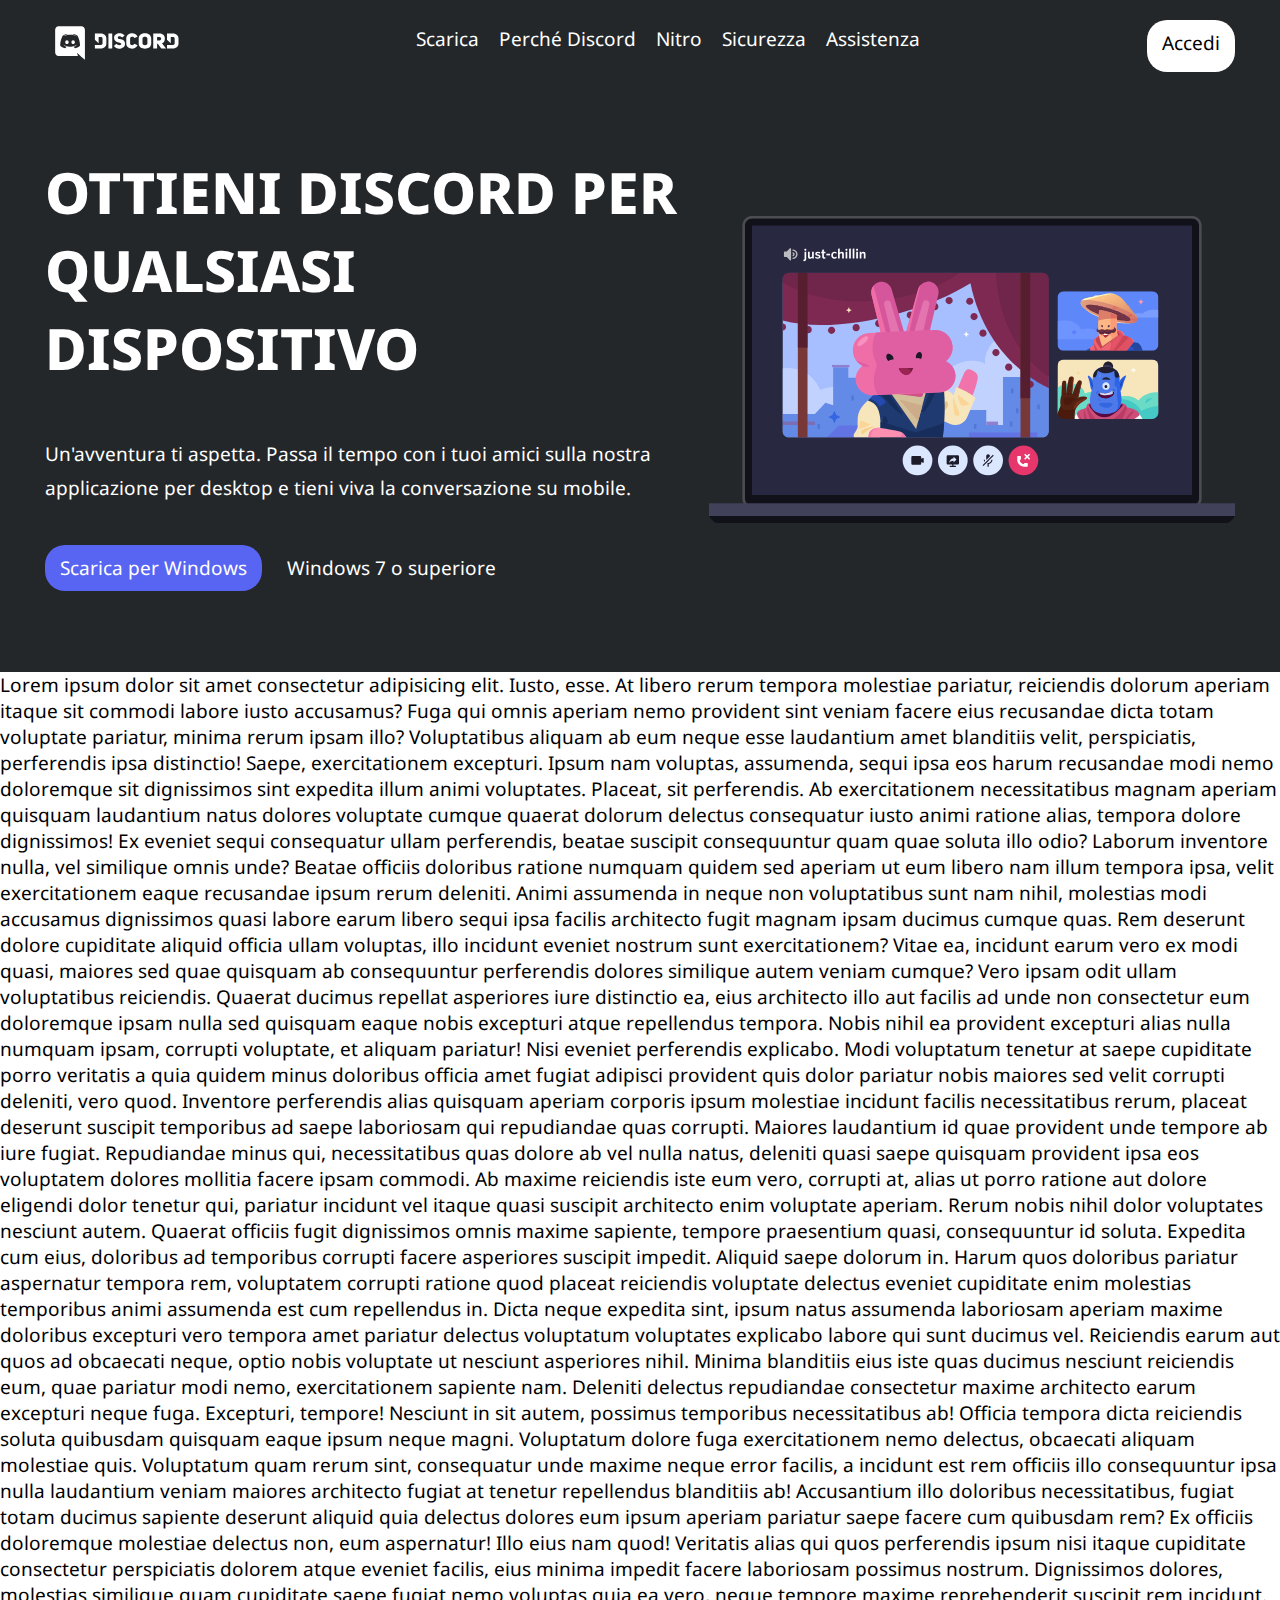
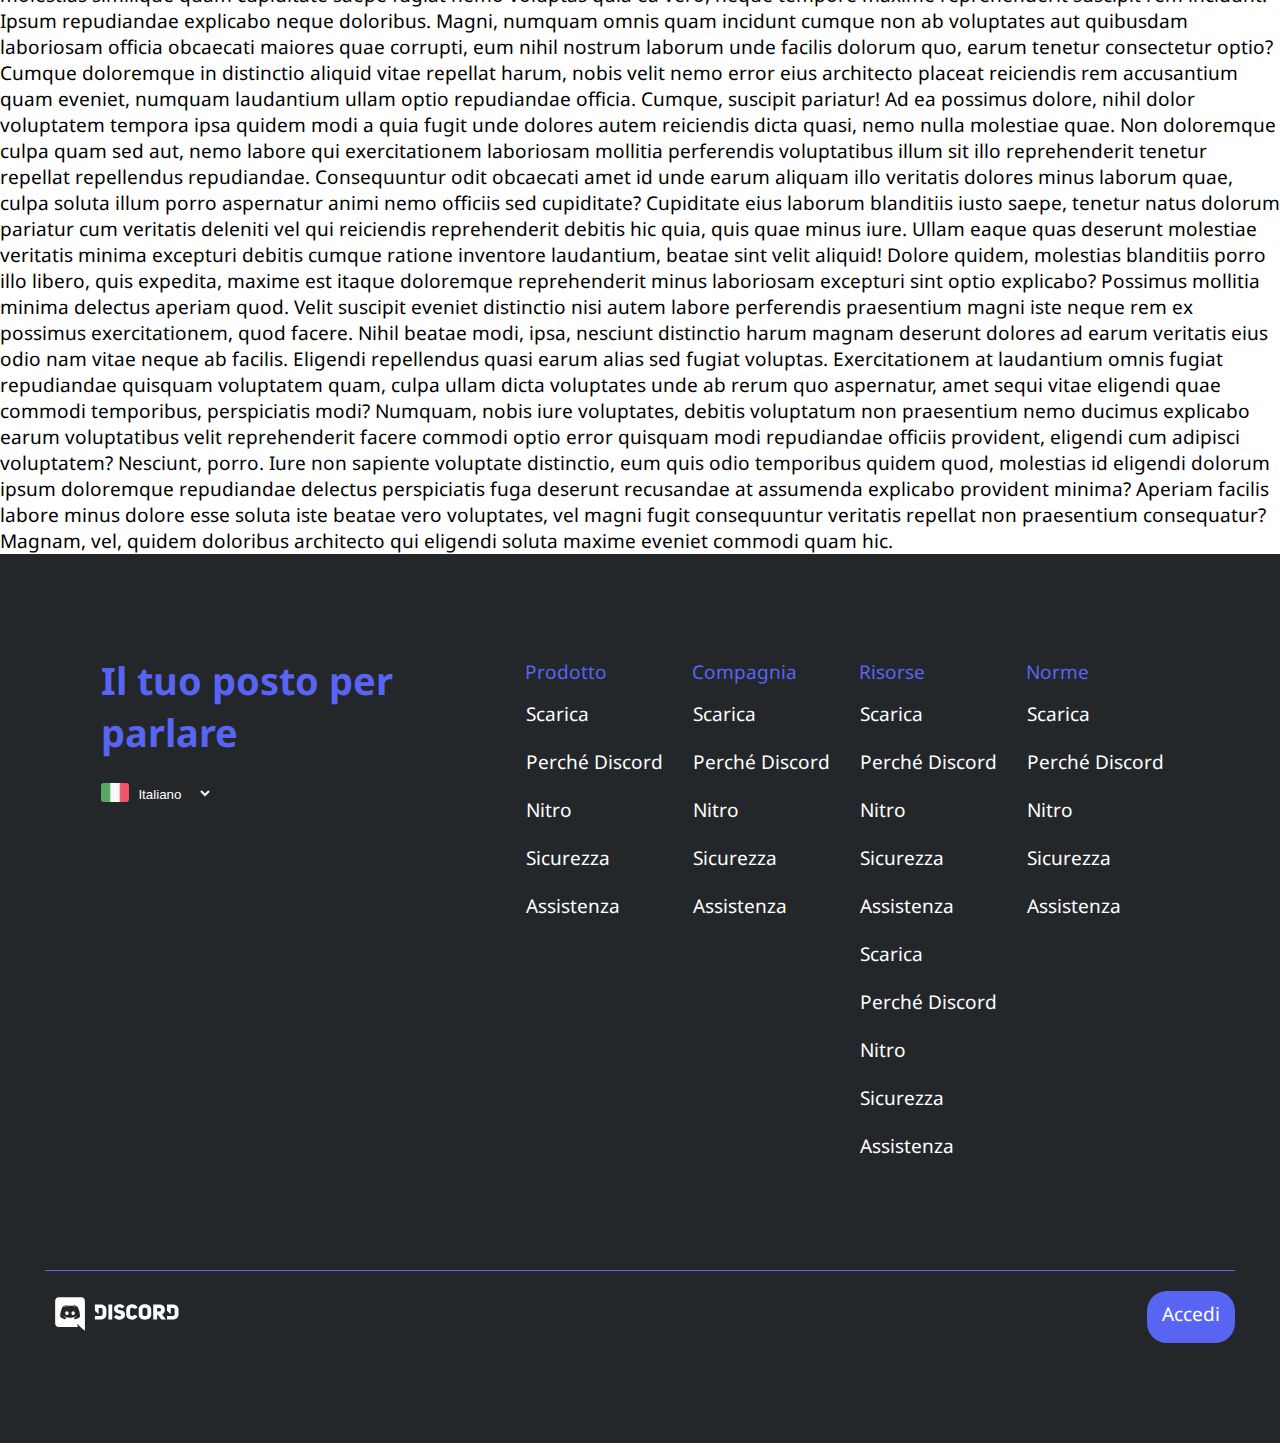
==== pages/download.html @ d63b80d5 "completed header in download page" ====
<!DOCTYPE html>
<html lang="en">
<head>
    <meta charset="UTF-8">
    <meta name="viewport" content="width=device-width, initial-scale=1.0">
    <link rel="preconnect" href="https://fonts.googleapis.com">
    <link rel="preconnect" href="https://fonts.gstatic.com" crossorigin>
    <link rel="stylesheet" href="https://cdnjs.cloudflare.com/ajax/libs/font-awesome/6.4.2/css/all.min.css" integrity="sha512-z3gLpd7yknf1YoNbCzqRKc4qyor8gaKU1qmn+CShxbuBusANI9QpRohGBreCFkKxLhei6S9CQXFEbbKuqLg0DA==" crossorigin="anonymous" referrerpolicy="no-referrer" />
    <link href="https://fonts.googleapis.com/css2?family=Noto+Sans:wght@400;500;600;700;800;900&display=swap" rel="stylesheet">
    <link rel="stylesheet" href="../css/style.css">
    <title>Discord - Download</title>
</head>

<body id="download">
    <header>
        <nav class="container d-flex f-between" id="nav">
            <a href="../index.html"><img src="../img/logo.svg" alt="Logo Discord"></a>
            <ul class="d-flex f-between">
                <li><a href="download.html">Scarica</a></li>
                <li><a href="">Perché Discord</a></li>
                <li><a href="">Nitro</a></li>
                <li><a href="">Sicurezza</a></li>
                <li><a href="">Assistenza</a></li>
            </ul>
            <a href="login.html" class="button white-btn">Accedi</a>
        </nav>

        <div id="hero">
            <div class="container d-flex f-center-between">
                <div class="left-header">
                    <h1>
                        OTTIENI DISCORD PER QUALSIASI DISPOSITIVO                </h1>
                    <p>
                        Un'avventura ti aspetta. Passa il tempo con i tuoi amici sulla nostra applicazione per desktop e tieni viva la conversazione su mobile.                </p>
                    <a href="https://www.youtube.com/watch?v=PDz2FfUq6Ps" class="button accessory-btn"><i class="fa-solid fa-arrow-down"></i> Scarica per Windows</a>
                    <span>Windows 7 o superiore</span>
                </div>
                <div class="right-header">
                    <img src="../img/download/item-header.svg" alt="immagine titolo">
                </div>            
            </div>
        </div>
    </header>

    <main>
        Lorem ipsum dolor sit amet consectetur adipisicing elit. Iusto, esse. At libero rerum tempora molestiae pariatur, reiciendis dolorum aperiam itaque sit commodi labore iusto accusamus? Fuga qui omnis aperiam nemo provident sint veniam facere eius recusandae dicta totam voluptate pariatur, minima rerum ipsam illo? Voluptatibus aliquam ab eum neque esse laudantium amet blanditiis velit, perspiciatis, perferendis ipsa distinctio! Saepe, exercitationem excepturi. Ipsum nam voluptas, assumenda, sequi ipsa eos harum recusandae modi nemo doloremque sit dignissimos sint expedita illum animi voluptates. Placeat, sit perferendis. Ab exercitationem necessitatibus magnam aperiam quisquam laudantium natus dolores voluptate cumque quaerat dolorum delectus consequatur iusto animi ratione alias, tempora dolore dignissimos! Ex eveniet sequi consequatur ullam perferendis, beatae suscipit consequuntur quam quae soluta illo odio? Laborum inventore nulla, vel similique omnis unde? Beatae officiis doloribus ratione numquam quidem sed aperiam ut eum libero nam illum tempora ipsa, velit exercitationem eaque recusandae ipsum rerum deleniti. Animi assumenda in neque non voluptatibus sunt nam nihil, molestias modi accusamus dignissimos quasi labore earum libero sequi ipsa facilis architecto fugit magnam ipsam ducimus cumque quas. Rem deserunt dolore cupiditate aliquid officia ullam voluptas, illo incidunt eveniet nostrum sunt exercitationem? Vitae ea, incidunt earum vero ex modi quasi, maiores sed quae quisquam ab consequuntur perferendis dolores similique autem veniam cumque? Vero ipsam odit ullam voluptatibus reiciendis. Quaerat ducimus repellat asperiores iure distinctio ea, eius architecto illo aut facilis ad unde non consectetur eum doloremque ipsam nulla sed quisquam eaque nobis excepturi atque repellendus tempora. Nobis nihil ea provident excepturi alias nulla numquam ipsam, corrupti voluptate, et aliquam pariatur! Nisi eveniet perferendis explicabo. Modi voluptatum tenetur at saepe cupiditate porro veritatis a quia quidem minus doloribus officia amet fugiat adipisci provident quis dolor pariatur nobis maiores sed velit corrupti deleniti, vero quod. Inventore perferendis alias quisquam aperiam corporis ipsum molestiae incidunt facilis necessitatibus rerum, placeat deserunt suscipit temporibus ad saepe laboriosam qui repudiandae quas corrupti. Maiores laudantium id quae provident unde tempore ab iure fugiat. Repudiandae minus qui, necessitatibus quas dolore ab vel nulla natus, deleniti quasi saepe quisquam provident ipsa eos voluptatem dolores mollitia facere ipsam commodi. Ab maxime reiciendis iste eum vero, corrupti at, alias ut porro ratione aut dolore eligendi dolor tenetur qui, pariatur incidunt vel itaque quasi suscipit architecto enim voluptate aperiam. Rerum nobis nihil dolor voluptates nesciunt autem. Quaerat officiis fugit dignissimos omnis maxime sapiente, tempore praesentium quasi, consequuntur id soluta. Expedita cum eius, doloribus ad temporibus corrupti facere asperiores suscipit impedit. Aliquid saepe dolorum in. Harum quos doloribus pariatur aspernatur tempora rem, voluptatem corrupti ratione quod placeat reiciendis voluptate delectus eveniet cupiditate enim molestias temporibus animi assumenda est cum repellendus in. Dicta neque expedita sint, ipsum natus assumenda laboriosam aperiam maxime doloribus excepturi vero tempora amet pariatur delectus voluptatum voluptates explicabo labore qui sunt ducimus vel. Reiciendis earum aut quos ad obcaecati neque, optio nobis voluptate ut nesciunt asperiores nihil. Minima blanditiis eius iste quas ducimus nesciunt reiciendis eum, quae pariatur modi nemo, exercitationem sapiente nam. Deleniti delectus repudiandae consectetur maxime architecto earum excepturi neque fuga. Excepturi, tempore! Nesciunt in sit autem, possimus temporibus necessitatibus ab! Officia tempora dicta reiciendis soluta quibusdam quisquam eaque ipsum neque magni. Voluptatum dolore fuga exercitationem nemo delectus, obcaecati aliquam molestiae quis. Voluptatum quam rerum sint, consequatur unde maxime neque error facilis, a incidunt est rem officiis illo consequuntur ipsa nulla laudantium veniam maiores architecto fugiat at tenetur repellendus blanditiis ab! Accusantium illo doloribus necessitatibus, fugiat totam ducimus sapiente deserunt aliquid quia delectus dolores eum ipsum aperiam pariatur saepe facere cum quibusdam rem? Ex officiis doloremque molestiae delectus non, eum aspernatur! Illo eius nam quod! Veritatis alias qui quos perferendis ipsum nisi itaque cupiditate consectetur perspiciatis dolorem atque eveniet facilis, eius minima impedit facere laboriosam possimus nostrum. Dignissimos dolores, molestias similique quam cupiditate saepe fugiat nemo voluptas quia ea vero, neque tempore maxime reprehenderit suscipit rem incidunt. Ipsum repudiandae explicabo neque doloribus. Magni, numquam omnis quam incidunt cumque non ab voluptates aut quibusdam laboriosam officia obcaecati maiores quae corrupti, eum nihil nostrum laborum unde facilis dolorum quo, earum tenetur consectetur optio? Cumque doloremque in distinctio aliquid vitae repellat harum, nobis velit nemo error eius architecto placeat reiciendis rem accusantium quam eveniet, numquam laudantium ullam optio repudiandae officia. Cumque, suscipit pariatur! Ad ea possimus dolore, nihil dolor voluptatem tempora ipsa quidem modi a quia fugit unde dolores autem reiciendis dicta quasi, nemo nulla molestiae quae. Non doloremque culpa quam sed aut, nemo labore qui exercitationem laboriosam mollitia perferendis voluptatibus illum sit illo reprehenderit tenetur repellat repellendus repudiandae. Consequuntur odit obcaecati amet id unde earum aliquam illo veritatis dolores minus laborum quae, culpa soluta illum porro aspernatur animi nemo officiis sed cupiditate? Cupiditate eius laborum blanditiis iusto saepe, tenetur natus dolorum pariatur cum veritatis deleniti vel qui reiciendis reprehenderit debitis hic quia, quis quae minus iure. Ullam eaque quas deserunt molestiae veritatis minima excepturi debitis cumque ratione inventore laudantium, beatae sint velit aliquid! Dolore quidem, molestias blanditiis porro illo libero, quis expedita, maxime est itaque doloremque reprehenderit minus laboriosam excepturi sint optio explicabo? Possimus mollitia minima delectus aperiam quod. Velit suscipit eveniet distinctio nisi autem labore perferendis praesentium magni iste neque rem ex possimus exercitationem, quod facere. Nihil beatae modi, ipsa, nesciunt distinctio harum magnam deserunt dolores ad earum veritatis eius odio nam vitae neque ab facilis. Eligendi repellendus quasi earum alias sed fugiat voluptas. Exercitationem at laudantium omnis fugiat repudiandae quisquam voluptatem quam, culpa ullam dicta voluptates unde ab rerum quo aspernatur, amet sequi vitae eligendi quae commodi temporibus, perspiciatis modi? Numquam, nobis iure voluptates, debitis voluptatum non praesentium nemo ducimus explicabo earum voluptatibus velit reprehenderit facere commodi optio error quisquam modi repudiandae officiis provident, eligendi cum adipisci voluptatem? Nesciunt, porro. Iure non sapiente voluptate distinctio, eum quis odio temporibus quidem quod, molestias id eligendi dolorum ipsum doloremque repudiandae delectus perspiciatis fuga deserunt recusandae at assumenda explicabo provident minima? Aperiam facilis labore minus dolore esse soluta iste beatae vero voluptates, vel magni fugit consequuntur veritatis repellat non praesentium consequatur? Magnam, vel, quidem doloribus architecto qui eligendi soluta maxime eveniet commodi quam hic.
    </main>

    <footer>
        <div class="container">
            <div class="foot-top d-flex f-start">
                <div class="f-start">
                    <h3 class="accessory-color">Il tuo posto per parlare</h3>
                    <img src="../img/ita.png" alt="Bandiera italiana" class="language">
                    <select name="languages" class="language">
                        <option value="ita"><span>Italiano <i class="fa-solid fa-chevron-down"></i></span></option>
                        <option value="eng"><span>English <i class="fa-solid fa-chevron-down"></i></span></option>
                        <option value="esp"><span>Espanol <i class="fa-solid fa-chevron-down"></i></span></option>
                        <option value="fra"><span>Francaise <i class="fa-solid fa-chevron-down"></i></span></option>
                        <option value="deu"><span>Deutsch <i class="fa-solid fa-chevron-down"></i></span></option>

                    </select>
                    <aside>
                        <a href="https://twitter.com/discord"><i class="fa-brands fa-twitter"></i></a> 
                        <a href="https://www.instagram.com/discord/"><i class="fa-brands fa-instagram"></i></a> 
                        <a href="https://www.facebook.com/discord/"><i class="fa-brands fa-square-facebook"></i></a> 
                        <a href="https://www.youtube.com/discord"><i class="fa-brands fa-youtube"></i></a>
                    </aside>
                </div>
                <div class="d-flex f-start">
                    <ul>
                        <li class="accessory-color"><h5>Prodotto</h5></li>
                        <li><a href="download.html">Scarica</a></li>
                        <li><a href="">Perché Discord</a></li>
                        <li><a href="">Nitro</a></li>
                        <li><a href="">Sicurezza</a></li>
                        <li><a href="">Assistenza</a></li>
                    </ul>
                    <ul>
                        <li class="accessory-color"><h5>Compagnia</h5></li>
                        <li><a href="download.html">Scarica</a></li>
                        <li><a href="">Perché Discord</a></li>
                        <li><a href="">Nitro</a></li>
                        <li><a href="">Sicurezza</a></li>
                        <li><a href="">Assistenza</a></li>
                    </ul>
                    <ul>
                        <li class="accessory-color"><h5>Risorse</h5></li>
                        <li><a href="download.html">Scarica</a></li>
                        <li><a href="">Perché Discord</a></li>
                        <li><a href="">Nitro</a></li>
                        <li><a href="">Sicurezza</a></li>
                        <li><a href="">Assistenza</a></li>
                        <li><a href="download.html">Scarica</a></li>
                        <li><a href="">Perché Discord</a></li>
                        <li><a href="">Nitro</a></li>
                        <li><a href="">Sicurezza</a></li>
                        <li><a href="">Assistenza</a></li>
                    </ul>
                    <ul>
                        <li class="accessory-color"><h5>Norme</h5></li>
                        <li><a href="download.html">Scarica</a></li>
                        <li><a href="">Perché Discord</a></li>
                        <li><a href="">Nitro</a></li>
                        <li><a href="">Sicurezza</a></li>
                        <li><a href="">Assistenza</a></li>
                    </ul>
                </div>
            </div>

            <div class="d-flex f-between foot-bot">
                <a href="../index.html"><img src="../img/logo.svg" alt="Logo Discord"></a>
                <a href="login.html" class="button accessory-btn">Accedi</a>
            </div>
        </div>
    </footer>
</body>

</html>
---- css/style.css ----
/* general */

:root {
    --color-primary: #23272a;
    --color-secondary: #ffffff;
    --color-section-bg: #f6f6f6;
    --color-header-bg: #255ee9;
    --color-accesory: #5865f2;
    --color-dark-button-hover: #313338;
    --color-accessory-button-hover: #7983f5;
    --color-bg-login: #313338;
    --color-text-login: #f2f3f5;

}

*{
    margin: 0;
    padding: 0;
    box-sizing: border-box;
}

body{
    background-color: var(--color-secondary);
    font-family: 'Noto Sans', sans-serif;
    font-size: 19px;
}

.container{
    max-width: 1200px;
    margin: 0 auto;
    padding: 0 5px;
}

ul{
    list-style: none;
}

a{
    color: #ffffff;
    text-decoration: none;
    display: block;
    padding: 6px 10px;
}

.accessory-color{
    color: var(--color-accesory);
}

/* buttons */

.button{
    border-radius: 20px;
    padding: 10px 15px;
}

.white-btn{
    background-color: #ffffff;
    color: #000000;
}

.black-btn{
    margin-top: 20px;
    margin-left: 10px;
    background-color: var(--color-primary);
    color: #ffffff;
}

.accessory-btn{
    background-color: var(--color-accesory);
    color: #ffffff;
}

.button:hover{
    box-shadow: 1px 3px 10px #5e5e5e;
    text-decoration: none
}

.white-btn:hover{
    color: var(--color-accesory);
}

.black-btn:hover{
    background-color: var(--color-dark-button-hover);
}

.accessory-btn:hover{
    background-color: var(--color-accessory-button-hover);
}

/* flex utility */

.d-flex{
    display: flex;
    flex-flow: row wrap;    
}

.f-between{
    justify-content: space-between;   
}

.f-center{
    justify-content: center;  
    align-items: center;
    align-content: center;
}

.f-reverse{
    flex-direction: row-reverse;  
}

.f-center-between{
    align-items: center;
    align-content: center;
    justify-content: space-between;
}

p{
    line-height: 1.8em;
}

/* inizio main page */

/* header */

header{
    background-color: var(--color-header-bg);
    color: #ffffff;
    text-align: center;
}

#nav{
    padding-top: 20px;
}

#hero{
    background-image: url("../img/jumbo.png");
    background-size: cover;
    background-repeat: no-repeat;
}

#hero .container{
    min-height: 600px;
    max-width: 800px;
}

h1{
    font-weight: 800;
    font-size: 3em;
    margin-bottom: 30px;
}

p + a{
    margin-top: 20px;
}

a:hover{
    text-decoration: underline;
}

/* main */

.even{
    background-color: var(--color-section-bg);
}

main section{
    padding: 100px;
}

main img{
    width: 100%;
}

.text-width{
    width: 40%;
}

.img-width{
    width: 60%;
}

main section div h2{
    margin-bottom: 20px;
    font-size: 3em;
}

main section div p{
    font-size: 1.2em;
}

.last-section{
    text-align: center;
}

.last-section h2{
    font-size: 2.8em;
}

.stars-title{
    padding: 60px;
    display: inline-block;
    background-image: url("../img/stars.svg");
    background-repeat: no-repeat;
    background-size: contain;
}

.last-section .container{
    flex-flow: column;
}

.wave{
    opacity: 0.03;
}

.wave img{
    display: block;
}

.reverse-wave{
    transform: rotate(180deg);
}

/* footer */

footer{
    background-color: var(--color-primary);
    color: #ffffff;
}

.foot-top{
    border-bottom: 1px solid var(--color-accesory);
    justify-content: space-around;
}

.foot-top div:first-child{
    width: 25%;
}

.f-start{
    align-items: flex-start;
    padding: 50px 0 ;
}

h3{
    font-size: 2em;
    margin-bottom: 20px;
}

.language{
    height: 1em;
    vertical-align: middle;
}

aside i{
    margin: 20px 25px 0 0;
    font-size: 1.4em;
}

.foot-top ul li{
    padding: 5px;
}

.foot-bot{
    padding-top: 20px;
    padding-bottom: 100px;
}

h5{
    font-size: 1em;
    padding-left: 9px;
    font-weight: 400;
}

aside a{
    display: inline-block;
    padding: 10px 0;
}

select{
    background-color: var(--color-primary);
    color: #ffffff;
    border: transparent;
}

/* fine main page */

/* inizio login page */

#login a{
    padding: 0;
}

#login{
    background-image: url("../img/login/bg.png");
    background-size: cover;
    height: 100vh;
    color: var(--color-text-login);
    font-size: 16px;
}

#login .container{
    max-width: 800px;
    background-color: var(--color-bg-login);
    padding: 30px;
    border-radius: 5px;
}

#login .form-container{
    justify-content: space-evenly;
    flex-wrap: nowrap;
}

#login .left-form{
    width: 60%;
}

#login .right-form{
    width: 40%;
    text-align: center;
    margin-left: 70px;
}

#login .title-container{
    text-align: center;
    padding-bottom: 20px;
}

#login h1{
    font-size: 1.3em;
    padding: 20px 0 10px 0;
}

#login label{
    font-size: 0.7em;
}

#login label::after{
    content: " *";
    color: red;
}

#login #email{
    margin: 5px 0 20px 0;
}

#login #password{
    margin: 5px 0 5px 0;
}

#login #submit{
    margin: 20px 0 5px 0;
}

#login input{
    color: #ffffff;
    width: 100%;
    min-height: 3em;
    border: transparent;
    border-radius: 2px;
}

#login #email, #password{
    background-color: var(--color-primary);
    color: #ffffff;
    width: 100%;
    min-height: 3em;
    border: transparent;
}

.blue-link{
    display: inline-block;
    color: var(--color-accesory);
}

#login .right-form img{
    padding-bottom: 40px;
}

#login h2{
    padding-bottom: 10px;
}

/* fine login page */

/* inizio download page */

#download header{
    background-color: var(--color-primary);
}

#download #hero{
    background-image: none;
}

#download #hero .container{
    max-width: 1200px;
}

#download #hero .d-flex{
    flex-wrap: nowrap;
}

#download .accessory-btn{
    display: inline-block;
}

#download .left-header{
    text-align: left;
}

#download header p{
    padding: 20px 0;
}

#download header .accessory-btn{
    margin-right: 20px;
}

/* fine download page */
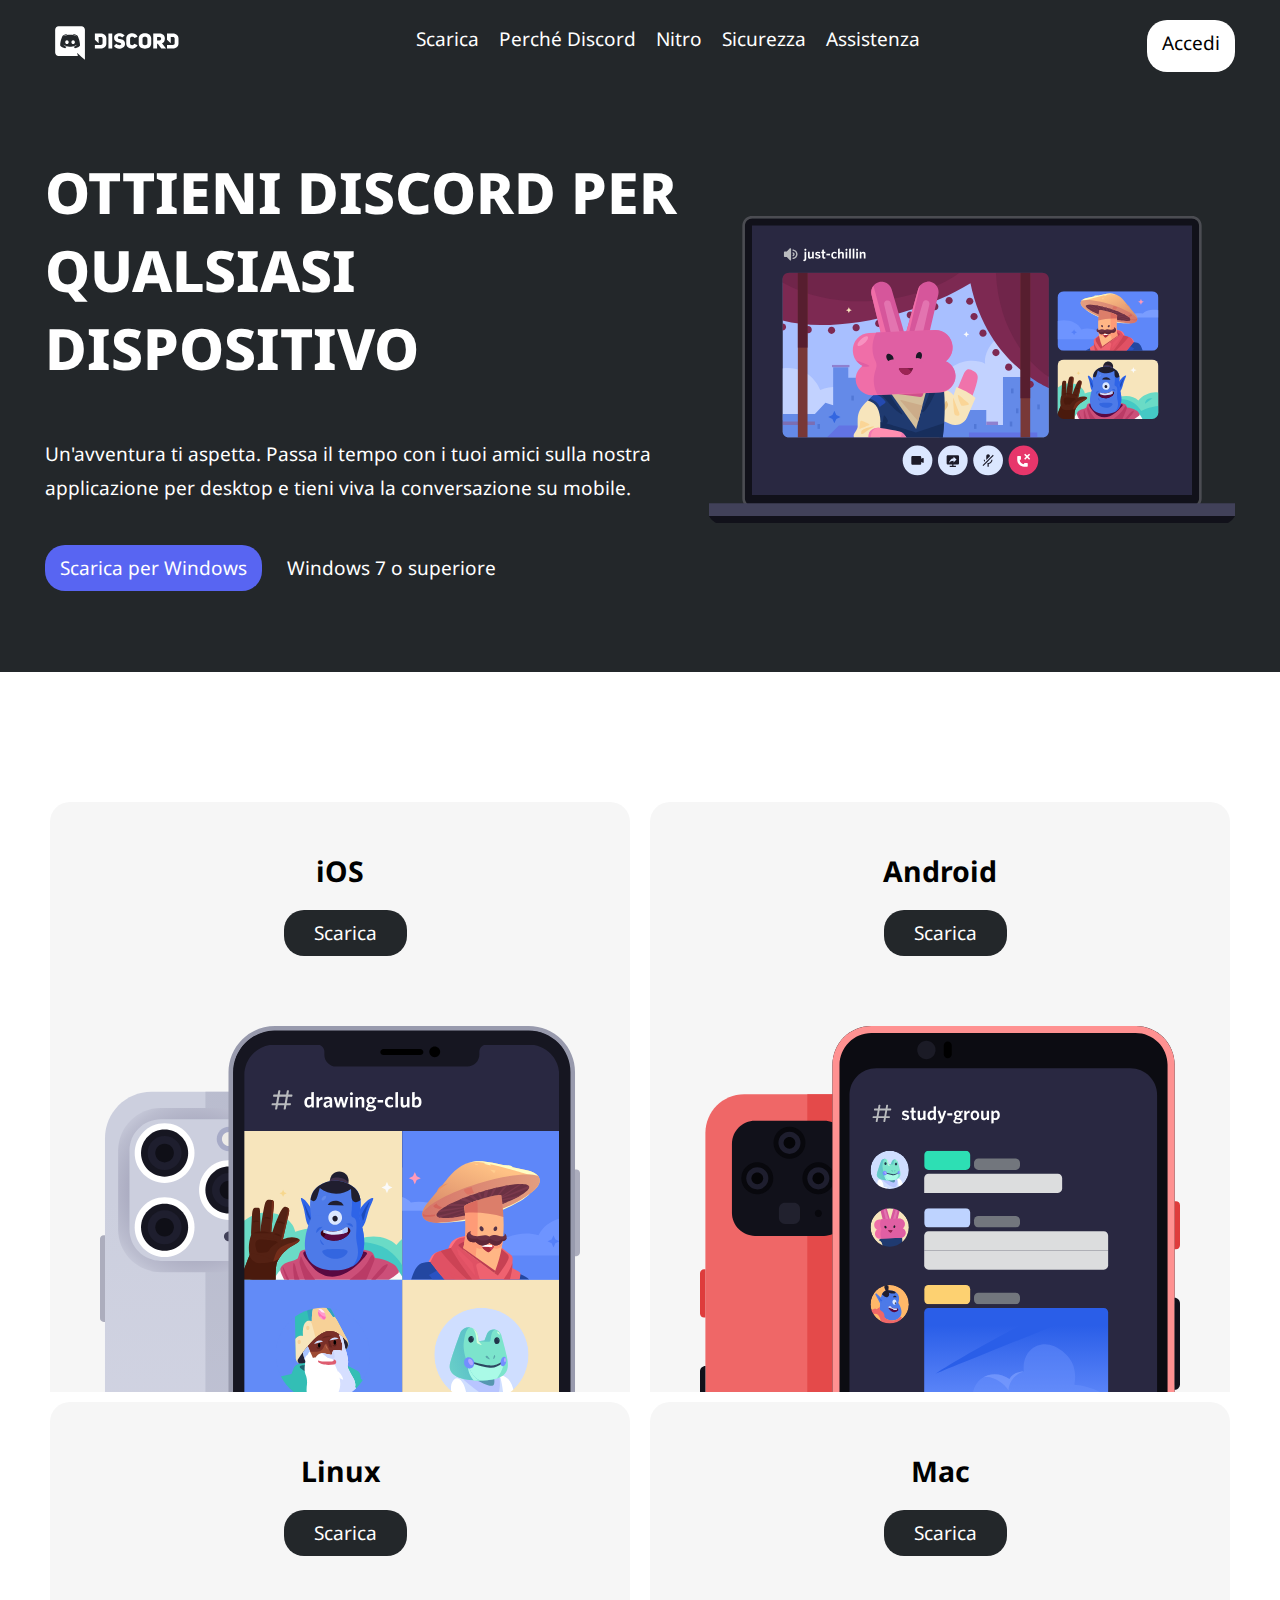
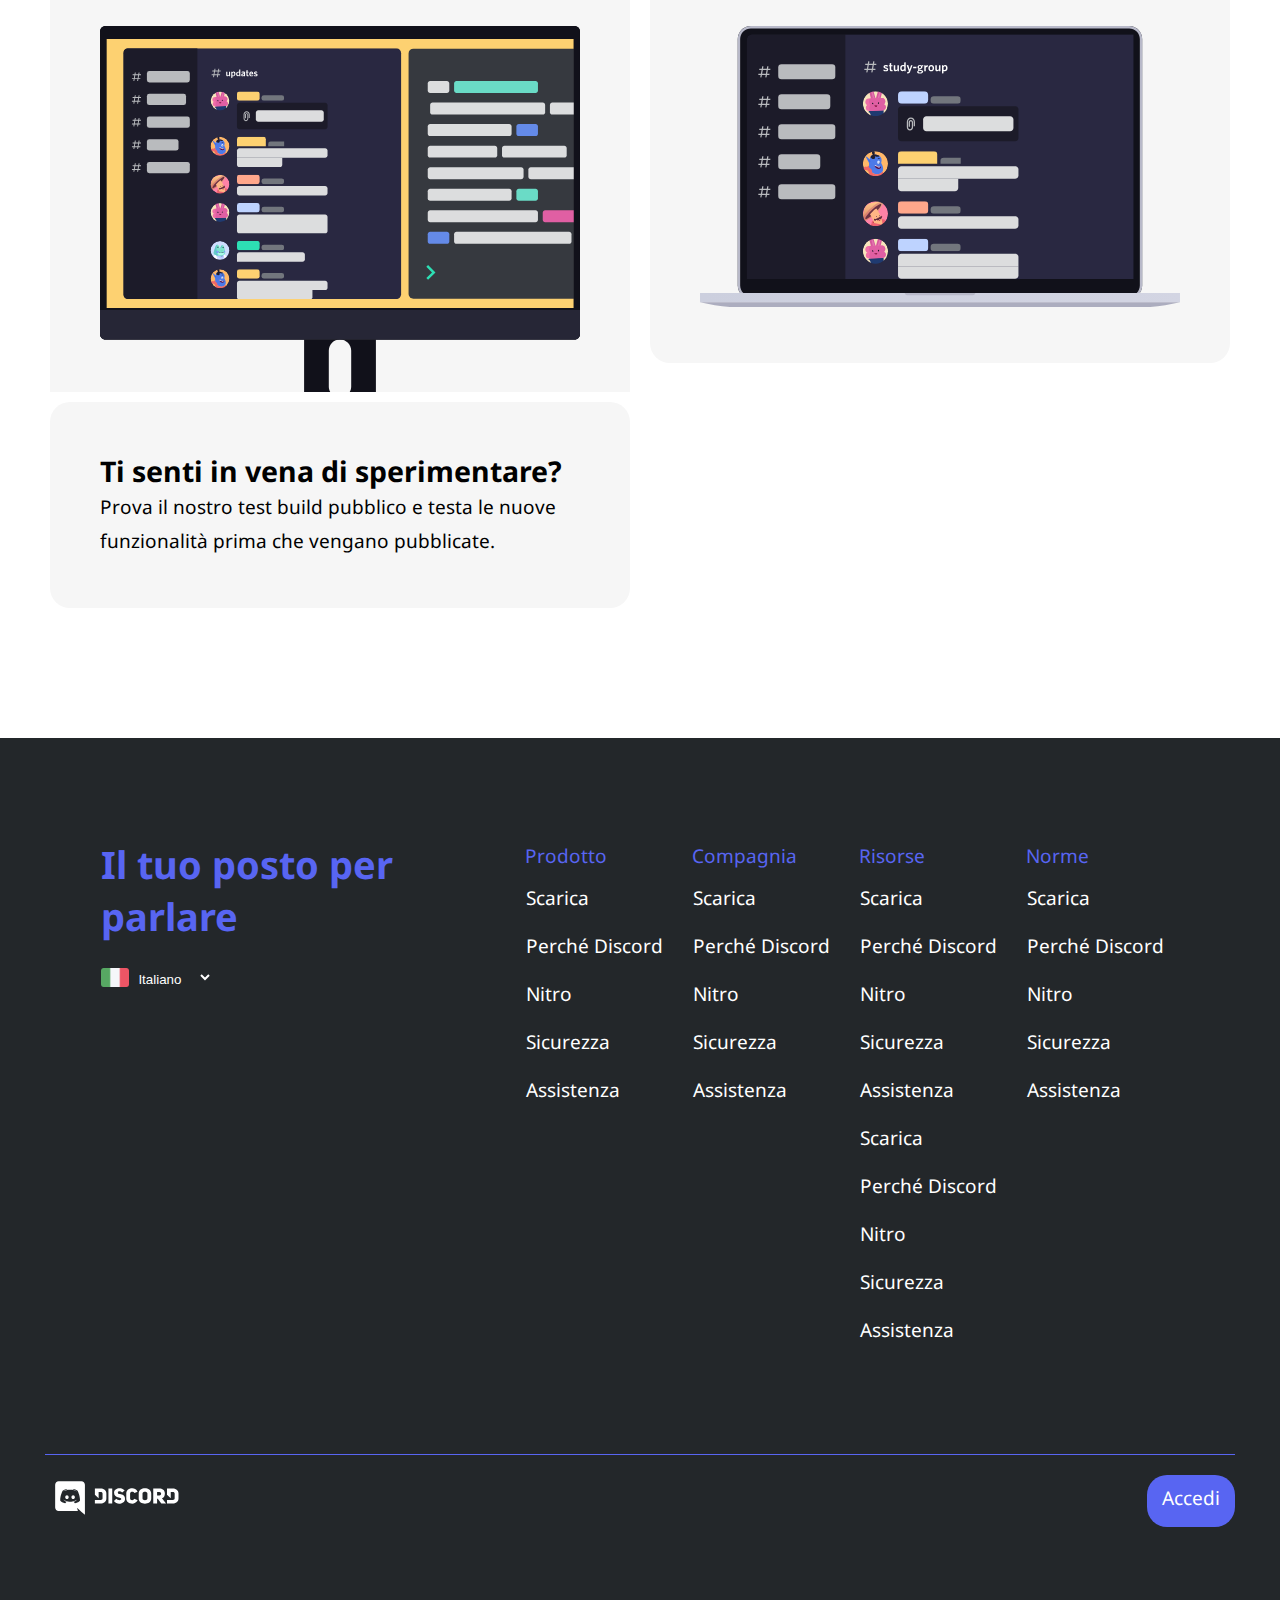
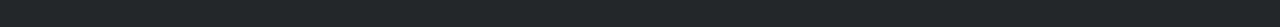
==== commit ed706cdd: "completed download page" ====
--- a/pages/download.html
+++ b/pages/download.html
@@ -43,7 +43,42 @@
     </header>
 
     <main>
-        Lorem ipsum dolor sit amet consectetur adipisicing elit. Iusto, esse. At libero rerum tempora molestiae pariatur, reiciendis dolorum aperiam itaque sit commodi labore iusto accusamus? Fuga qui omnis aperiam nemo provident sint veniam facere eius recusandae dicta totam voluptate pariatur, minima rerum ipsam illo? Voluptatibus aliquam ab eum neque esse laudantium amet blanditiis velit, perspiciatis, perferendis ipsa distinctio! Saepe, exercitationem excepturi. Ipsum nam voluptas, assumenda, sequi ipsa eos harum recusandae modi nemo doloremque sit dignissimos sint expedita illum animi voluptates. Placeat, sit perferendis. Ab exercitationem necessitatibus magnam aperiam quisquam laudantium natus dolores voluptate cumque quaerat dolorum delectus consequatur iusto animi ratione alias, tempora dolore dignissimos! Ex eveniet sequi consequatur ullam perferendis, beatae suscipit consequuntur quam quae soluta illo odio? Laborum inventore nulla, vel similique omnis unde? Beatae officiis doloribus ratione numquam quidem sed aperiam ut eum libero nam illum tempora ipsa, velit exercitationem eaque recusandae ipsum rerum deleniti. Animi assumenda in neque non voluptatibus sunt nam nihil, molestias modi accusamus dignissimos quasi labore earum libero sequi ipsa facilis architecto fugit magnam ipsam ducimus cumque quas. Rem deserunt dolore cupiditate aliquid officia ullam voluptas, illo incidunt eveniet nostrum sunt exercitationem? Vitae ea, incidunt earum vero ex modi quasi, maiores sed quae quisquam ab consequuntur perferendis dolores similique autem veniam cumque? Vero ipsam odit ullam voluptatibus reiciendis. Quaerat ducimus repellat asperiores iure distinctio ea, eius architecto illo aut facilis ad unde non consectetur eum doloremque ipsam nulla sed quisquam eaque nobis excepturi atque repellendus tempora. Nobis nihil ea provident excepturi alias nulla numquam ipsam, corrupti voluptate, et aliquam pariatur! Nisi eveniet perferendis explicabo. Modi voluptatum tenetur at saepe cupiditate porro veritatis a quia quidem minus doloribus officia amet fugiat adipisci provident quis dolor pariatur nobis maiores sed velit corrupti deleniti, vero quod. Inventore perferendis alias quisquam aperiam corporis ipsum molestiae incidunt facilis necessitatibus rerum, placeat deserunt suscipit temporibus ad saepe laboriosam qui repudiandae quas corrupti. Maiores laudantium id quae provident unde tempore ab iure fugiat. Repudiandae minus qui, necessitatibus quas dolore ab vel nulla natus, deleniti quasi saepe quisquam provident ipsa eos voluptatem dolores mollitia facere ipsam commodi. Ab maxime reiciendis iste eum vero, corrupti at, alias ut porro ratione aut dolore eligendi dolor tenetur qui, pariatur incidunt vel itaque quasi suscipit architecto enim voluptate aperiam. Rerum nobis nihil dolor voluptates nesciunt autem. Quaerat officiis fugit dignissimos omnis maxime sapiente, tempore praesentium quasi, consequuntur id soluta. Expedita cum eius, doloribus ad temporibus corrupti facere asperiores suscipit impedit. Aliquid saepe dolorum in. Harum quos doloribus pariatur aspernatur tempora rem, voluptatem corrupti ratione quod placeat reiciendis voluptate delectus eveniet cupiditate enim molestias temporibus animi assumenda est cum repellendus in. Dicta neque expedita sint, ipsum natus assumenda laboriosam aperiam maxime doloribus excepturi vero tempora amet pariatur delectus voluptatum voluptates explicabo labore qui sunt ducimus vel. Reiciendis earum aut quos ad obcaecati neque, optio nobis voluptate ut nesciunt asperiores nihil. Minima blanditiis eius iste quas ducimus nesciunt reiciendis eum, quae pariatur modi nemo, exercitationem sapiente nam. Deleniti delectus repudiandae consectetur maxime architecto earum excepturi neque fuga. Excepturi, tempore! Nesciunt in sit autem, possimus temporibus necessitatibus ab! Officia tempora dicta reiciendis soluta quibusdam quisquam eaque ipsum neque magni. Voluptatum dolore fuga exercitationem nemo delectus, obcaecati aliquam molestiae quis. Voluptatum quam rerum sint, consequatur unde maxime neque error facilis, a incidunt est rem officiis illo consequuntur ipsa nulla laudantium veniam maiores architecto fugiat at tenetur repellendus blanditiis ab! Accusantium illo doloribus necessitatibus, fugiat totam ducimus sapiente deserunt aliquid quia delectus dolores eum ipsum aperiam pariatur saepe facere cum quibusdam rem? Ex officiis doloremque molestiae delectus non, eum aspernatur! Illo eius nam quod! Veritatis alias qui quos perferendis ipsum nisi itaque cupiditate consectetur perspiciatis dolorem atque eveniet facilis, eius minima impedit facere laboriosam possimus nostrum. Dignissimos dolores, molestias similique quam cupiditate saepe fugiat nemo voluptas quia ea vero, neque tempore maxime reprehenderit suscipit rem incidunt. Ipsum repudiandae explicabo neque doloribus. Magni, numquam omnis quam incidunt cumque non ab voluptates aut quibusdam laboriosam officia obcaecati maiores quae corrupti, eum nihil nostrum laborum unde facilis dolorum quo, earum tenetur consectetur optio? Cumque doloremque in distinctio aliquid vitae repellat harum, nobis velit nemo error eius architecto placeat reiciendis rem accusantium quam eveniet, numquam laudantium ullam optio repudiandae officia. Cumque, suscipit pariatur! Ad ea possimus dolore, nihil dolor voluptatem tempora ipsa quidem modi a quia fugit unde dolores autem reiciendis dicta quasi, nemo nulla molestiae quae. Non doloremque culpa quam sed aut, nemo labore qui exercitationem laboriosam mollitia perferendis voluptatibus illum sit illo reprehenderit tenetur repellat repellendus repudiandae. Consequuntur odit obcaecati amet id unde earum aliquam illo veritatis dolores minus laborum quae, culpa soluta illum porro aspernatur animi nemo officiis sed cupiditate? Cupiditate eius laborum blanditiis iusto saepe, tenetur natus dolorum pariatur cum veritatis deleniti vel qui reiciendis reprehenderit debitis hic quia, quis quae minus iure. Ullam eaque quas deserunt molestiae veritatis minima excepturi debitis cumque ratione inventore laudantium, beatae sint velit aliquid! Dolore quidem, molestias blanditiis porro illo libero, quis expedita, maxime est itaque doloremque reprehenderit minus laboriosam excepturi sint optio explicabo? Possimus mollitia minima delectus aperiam quod. Velit suscipit eveniet distinctio nisi autem labore perferendis praesentium magni iste neque rem ex possimus exercitationem, quod facere. Nihil beatae modi, ipsa, nesciunt distinctio harum magnam deserunt dolores ad earum veritatis eius odio nam vitae neque ab facilis. Eligendi repellendus quasi earum alias sed fugiat voluptas. Exercitationem at laudantium omnis fugiat repudiandae quisquam voluptatem quam, culpa ullam dicta voluptates unde ab rerum quo aspernatur, amet sequi vitae eligendi quae commodi temporibus, perspiciatis modi? Numquam, nobis iure voluptates, debitis voluptatum non praesentium nemo ducimus explicabo earum voluptatibus velit reprehenderit facere commodi optio error quisquam modi repudiandae officiis provident, eligendi cum adipisci voluptatem? Nesciunt, porro. Iure non sapiente voluptate distinctio, eum quis odio temporibus quidem quod, molestias id eligendi dolorum ipsum doloremque repudiandae delectus perspiciatis fuga deserunt recusandae at assumenda explicabo provident minima? Aperiam facilis labore minus dolore esse soluta iste beatae vero voluptates, vel magni fugit consequuntur veritatis repellat non praesentium consequatur? Magnam, vel, quidem doloribus architecto qui eligendi soluta maxime eveniet commodi quam hic.
+        <div class="container">
+            <div class="box">
+                <div class="inside-box">
+                    <h2>iOS</h2>
+                    <a href="https://apps.apple.com/it/app/discord-parla-e-chatta/id985746746" class="button black-btn">Scarica</a>
+                    <img src="../img/download/ios-item.svg" alt="foto ios">
+                </div>
+            </div>
+            <div class="box">
+                <div class="inside-box">
+                    <h2>Linux</h2>
+                    <a href="https://www.youtube.com/watch?v=RUgGD5AfIgM" class="button black-btn">Scarica</a>
+                    <img src="../img/download/linux-item.svg" alt="linux pc">
+                </div>
+            </div>
+            <div class="box">
+                <div class="inside-box">
+                    <h2>Ti senti in vena di sperimentare?</h2>
+                    <p>Prova il nostro test build pubblico e testa le nuove funzionalità prima che vengano pubblicate.</p>
+                </div>
+            </div>
+            <div class="box">
+                <div class="inside-box">
+                    <h2>Android</h2>
+                    <a href="https://play.google.com/store/apps/details?id=com.discord&hl=it&gl=US" class="button black-btn">Scarica</a>
+                    <img src="../img/download/android-item.svg" alt="android foto">
+                </div>
+            </div>
+            <div class="box">
+                <div class="inside-box">
+                    <h2>Mac</h2>
+                    <a href="https://www.youtube.com/watch?v=PDz2FfUq6Ps" class="button black-btn">Scarica</a>
+                    <img src="../img/download/mac-item.svg" alt="mac foto">
+                </div>
+            </div>
+        </div>
     </main>
 
     <footer>
--- a/css/style.css
+++ b/css/style.css
@@ -91,21 +91,21 @@
 
 .d-flex{
     display: flex;
-    flex-flow: row wrap;    
+    flex-flow: row wrap;
 }
 
 .f-between{
-    justify-content: space-between;   
+    justify-content: space-between;
 }
 
 .f-center{
-    justify-content: center;  
+    justify-content: center;
     align-items: center;
     align-content: center;
 }
 
 .f-reverse{
-    flex-direction: row-reverse;  
+    flex-direction: row-reverse;
 }
 
 .f-center-between{
@@ -384,6 +384,8 @@
 
 /* inizio download page */
 
+/* header download */
+
 #download header{
     background-color: var(--color-primary);
 }
@@ -416,4 +418,44 @@
     margin-right: 20px;
 }
 
+/* main download */
+
+#download main{
+    max-height: 2000px;
+}
+
+#download main a{
+    display: inline-block;
+}
+
+#download .box{
+    width: 50%;
+    max-height: 600px;
+    overflow: hidden;
+    padding: 10px;
+}
+
+#download .inside-box{
+    background-color: var(--color-section-bg);
+    border-radius: 20px;
+    padding: 50px;
+    text-align: center;
+}
+
+#download main .container{
+    padding: 120px 0;
+    max-height: 2000px;
+    display: flex;
+    flex-flow: column wrap;
+}
+
+#download main .button{
+    padding: 10px 30px;
+    margin-bottom: 70px;
+}
+
+#download .container .box:nth-child(3) .inside-box{
+    text-align: start;
+}
+
 /* fine download page */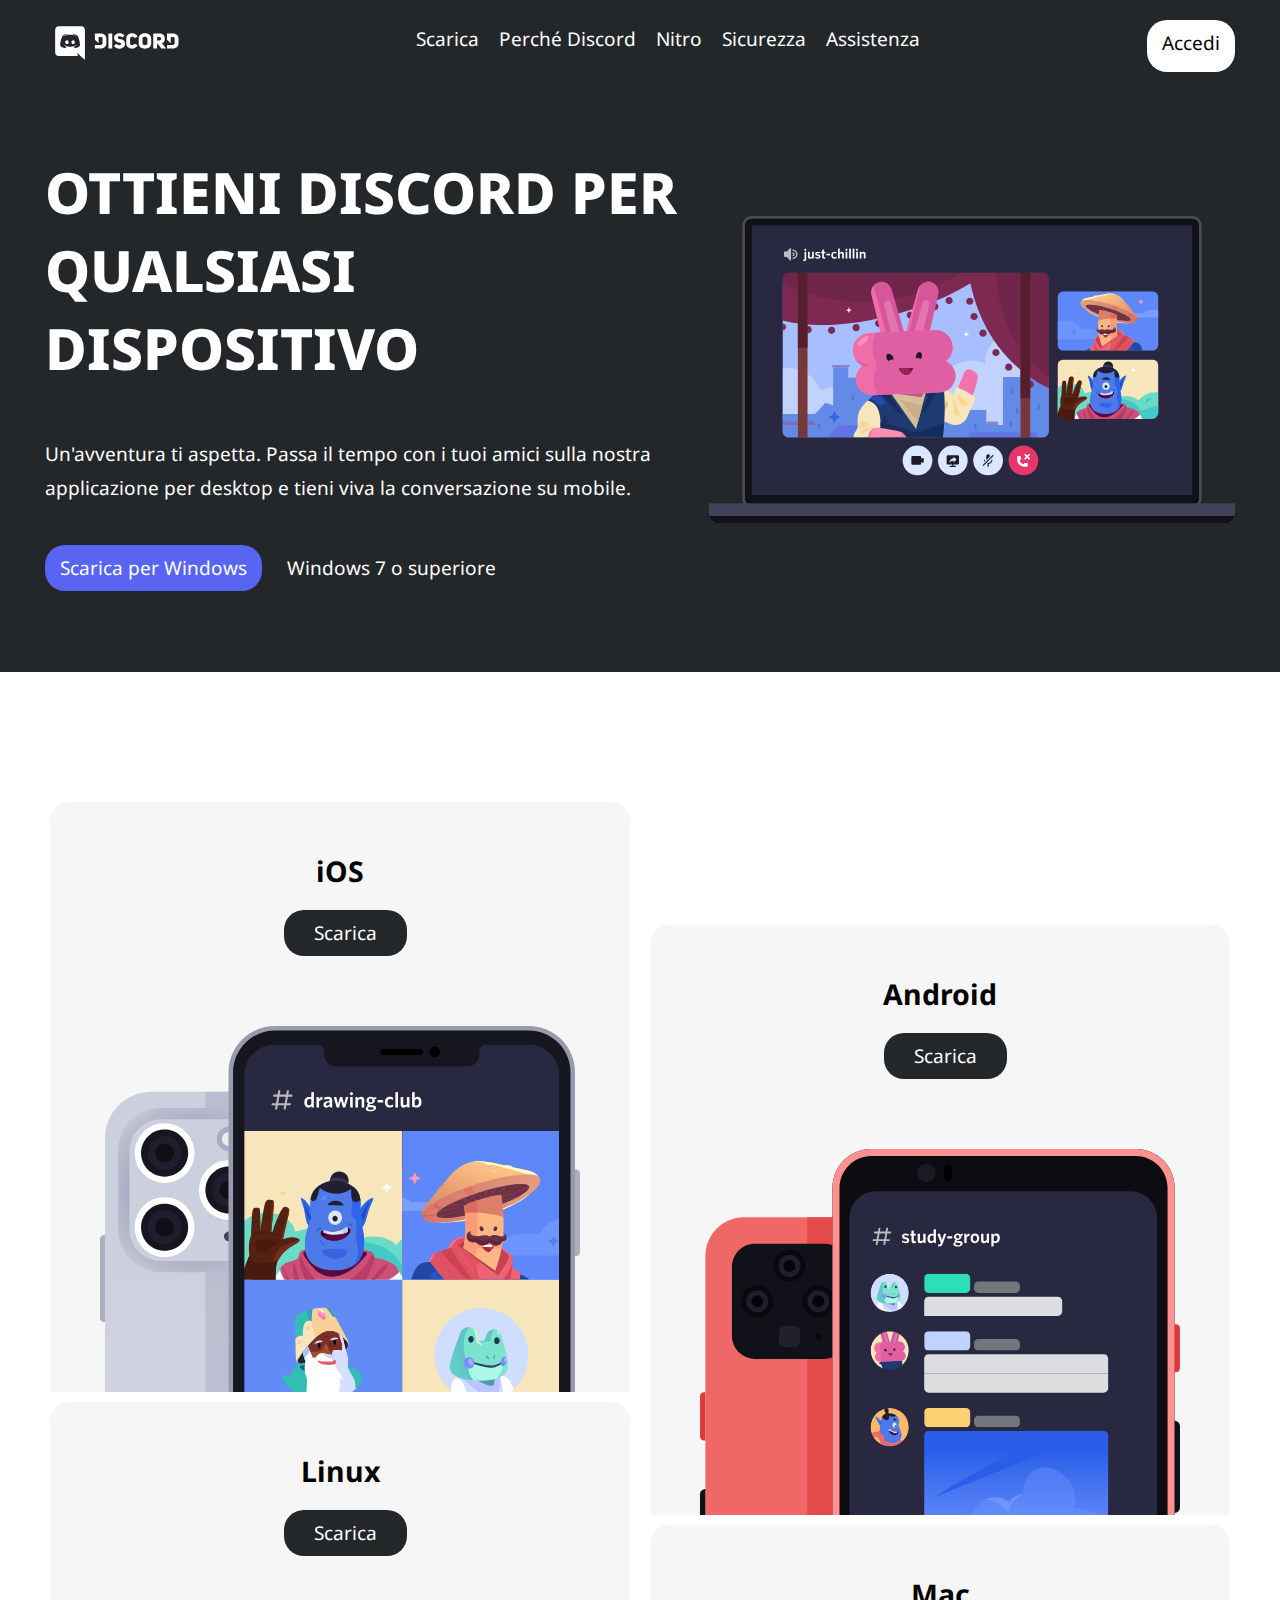
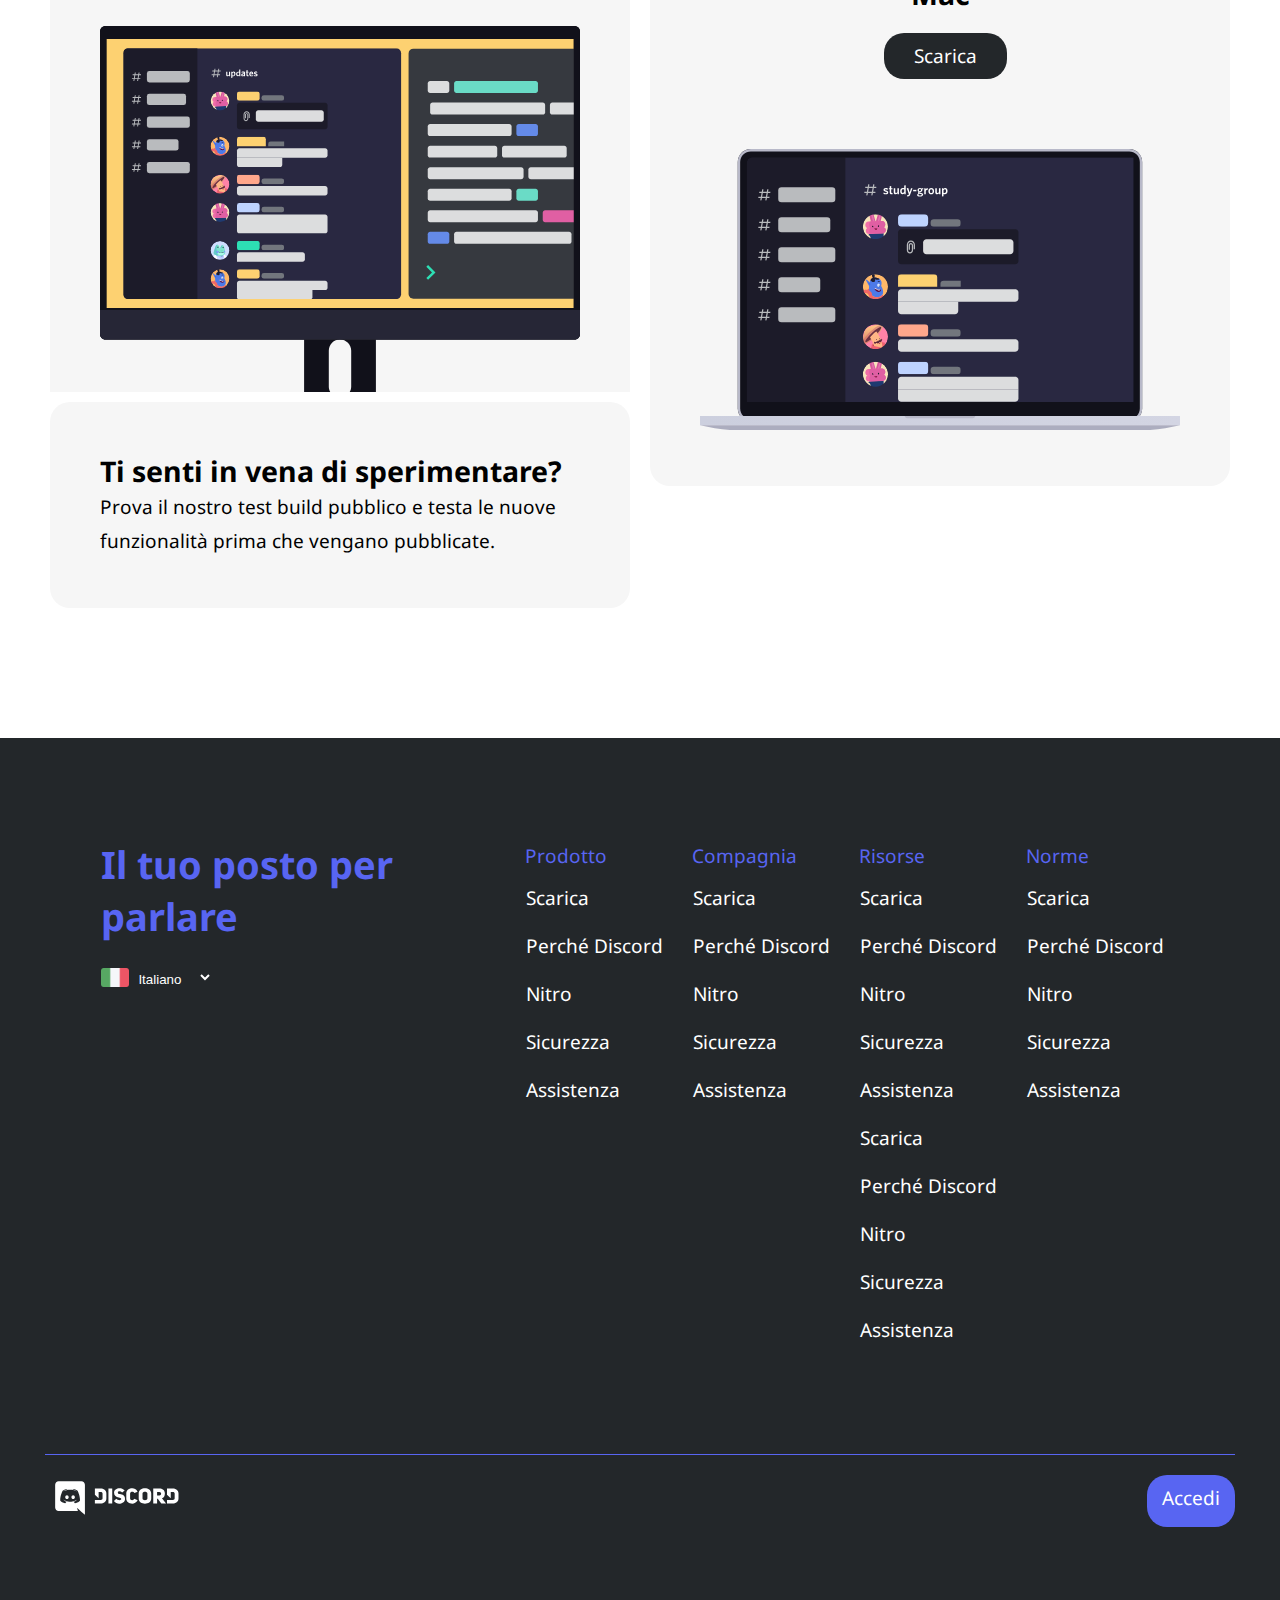
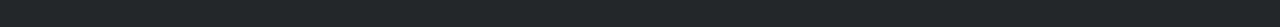
==== commit 74c1daa8: "fixed download page" ====
--- a/pages/download.html
+++ b/pages/download.html
@@ -32,7 +32,7 @@
                         OTTIENI DISCORD PER QUALSIASI DISPOSITIVO                </h1>
                     <p>
                         Un'avventura ti aspetta. Passa il tempo con i tuoi amici sulla nostra applicazione per desktop e tieni viva la conversazione su mobile.                </p>
-                    <a href="https://www.youtube.com/watch?v=PDz2FfUq6Ps" class="button accessory-btn"><i class="fa-solid fa-arrow-down"></i> Scarica per Windows</a>
+                    <a href="https://www.youtube.com/watch?v=-RWcIveJAzk" class="button accessory-btn"><i class="fa-solid fa-arrow-down"></i> Scarica per Windows</a>
                     <span>Windows 7 o superiore</span>
                 </div>
                 <div class="right-header">
--- a/css/style.css
+++ b/css/style.css
@@ -447,6 +447,7 @@
     max-height: 2000px;
     display: flex;
     flex-flow: column wrap;
+    justify-content: center;
 }
 
 #download main .button{
